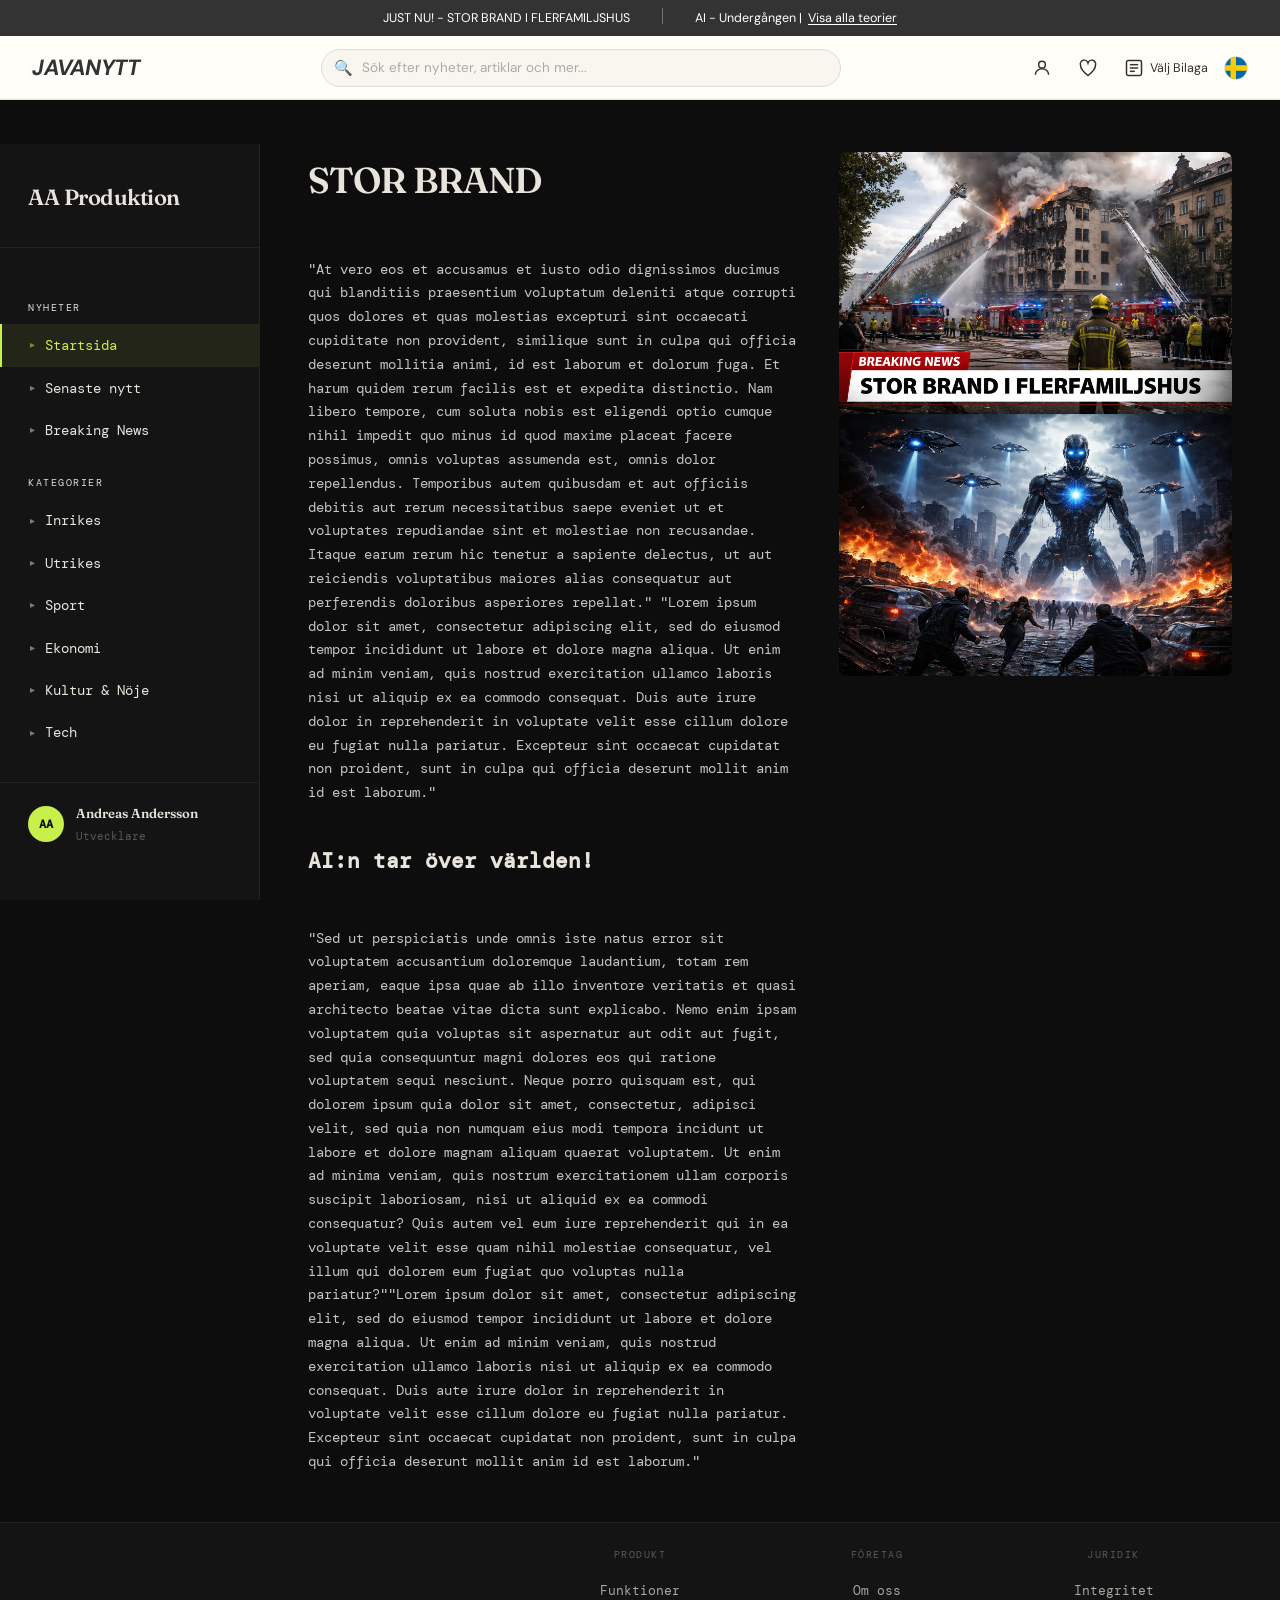
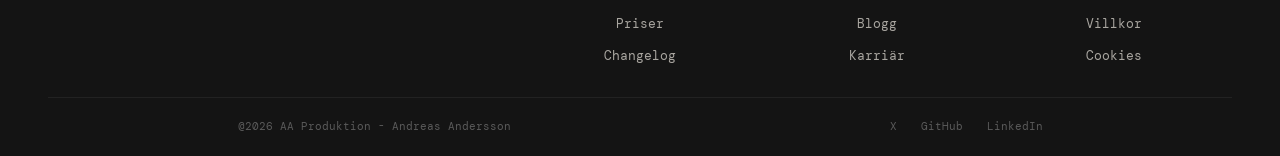
==== index.html @ 710a9d8c "HTML & CSS" ====
<!DOCTYPE html>
<html lang="sv">
<head>
  <meta charset="UTF-8" />
  <meta name="viewport" content="width=device-width, initial-scale=1.0" />
  <title>Layout – Navbar, Sidebar & Footer</title>
  <link href="https://fonts.googleapis.com/css2?family=Fraunces:ital,wght@0,300;0,600;1,300&family=DM+Mono:wght@300;400&family=DM+Sans:wght@400;500;700&display=swap" rel="stylesheet" />
  <link rel="stylesheet" href="css/style.css" />
</head>
<body>

  <!-- ══════════════════════
       NAVBAR
  ══════════════════════ -->

  <!--1 – Topbar-->
  <div class="topbar">
    <div class="topbar-messages">
      <span class="topbar-msg">JUST NU! - STOR BRAND I FLERFAMILJSHUS</span>
      <div class="topbar-divider"></div>
      <span class="topbar-msg">AI - Undergången | <a>Visa alla teorier</a></span>
    </div>
  </div>

  <!--2 – Huvudnav-->
  <div class="main-nav">
    <div class="logo">JAVANYTT</div>

    <div class="search-wrap">
      <span class="search-icon">🔍</span>
      <input type="text" placeholder="Sök efter nyheter, artiklar och mer..." />
    </div>

    <div class="nav-icons">
      <!--Konto-->
      <button class="nav-icon-btn">
        <svg viewBox="0 0 24 24"><circle cx="12" cy="8" r="4"/><path d="M4 20c0-4 3.6-7 8-7s8 3 8 7"/></svg>
      </button>
      <!--Hjärta-->
      <button class="nav-icon-btn">
        <svg viewBox="0 0 24 24"><path d="M12 21C12 21 3 14.5 3 8.5A4.5 4.5 0 0 1 12 6a4.5 4.5 0 0 1 9 2.5C21 14.5 12 21 12 21z"/></svg>
      </button>
      <!--Bilaga-->
<button class="nav-icon-btn">
  <svg viewBox="0 0 24 24" fill="none" stroke="#333" stroke-width="1.8">
    <rect x="3" y="3" width="18" height="18" rx="2"/>
    <line x1="7" y1="8" x2="17" y2="8"/>
    <line x1="7" y1="12" x2="17" y2="12"/>
    <line x1="7" y1="16" x2="13" y2="16"/>
  </svg>
  <span>Välj Bilaga</span>
</button>
      <!--Flagga-->
      <div class="flag">
        <svg viewBox="0 0 24 24" xmlns="http://www.w3.org/2000/svg">
          <rect width="24" height="24" fill="#006AA7"/>
          <rect y="9" width="24" height="6" fill="#FECC02"/>
          <rect x="6" width="6" height="24" fill="#FECC02"/>
          <rect y="10" width="24" height="4" fill="#FECC02"/>
          <rect x="7" width="4" height="24" fill="#FECC02"/>
        </svg>
      </div>
    </div>
  </div>
  <div class="page">

    <!-- ── SIDEBAR ── -->
   <aside class="sidebar">
  <div class="sidebar__logo">
    <span>AA Produktion</span>
  </div>

  <nav class="sidebar__nav">
    <p class="sidebar__label">Nyheter</p>
    <ul>
      <li class="sidebar__item sidebar__item--active">
        <a href="#"><span class="icon">▸</span> Startsida</a>
      </li>
      <li class="sidebar__item">
        <a href="#"><span class="icon">▸</span> Senaste nytt</a>
      </li>
      <li class="sidebar__item">
        <a href="#"><span class="icon">▸</span> Breaking News</a>
      </li>
    </ul>

    <p class="sidebar__label">Kategorier</p>
    <ul>
      <li class="sidebar__item">
        <a href="#"><span class="icon">▸</span> Inrikes</a>
      </li>
      <li class="sidebar__item">
        <a href="#"><span class="icon">▸</span> Utrikes</a>
      </li>
      <li class="sidebar__item">
        <a href="#"><span class="icon">▸</span> Sport</a>
      </li>
      <li class="sidebar__item">
        <a href="#"><span class="icon">▸</span> Ekonomi</a>
      </li>
      <li class="sidebar__item">
        <a href="#"><span class="icon">▸</span> Kultur & Nöje</a>
      </li>
      <li class="sidebar__item">
        <a href="#"><span class="icon">▸</span> Tech</a>
      </li>
  
    </ul>
  </nav>

  <div class="sidebar__footer">
    <div class="sidebar__avatar">AA</div>
    <div class="sidebar__user">
      <strong>Andreas Andersson</strong>
      <span>Utvecklare</span>
    </div>
  </div>
</aside>

    <!-- ── MAIN CONTENT ── -->
   <main class="main">
  <div class="hero">
    <div class="hero__text">
      <h1>STOR BRAND</h1>
      <p>"At vero eos et accusamus et iusto odio dignissimos ducimus qui blanditiis
         praesentium voluptatum deleniti atque corrupti quos dolores et quas molestias
          excepturi sint occaecati cupiditate non provident, similique sunt in culpa qui
           officia deserunt mollitia animi, id est laborum et dolorum fuga. Et harum quidem
            rerum facilis est et expedita distinctio. Nam libero tempore, cum soluta nobis
             est eligendi optio cumque nihil impedit quo minus id quod maxime placeat facere
              possimus, omnis voluptas assumenda est, omnis dolor repellendus. Temporibus autem
               quibusdam et aut officiis debitis aut rerum necessitatibus saepe eveniet ut et
                voluptates repudiandae sint et molestiae non recusandae. Itaque earum rerum 
                hic tenetur a sapiente delectus, ut aut reiciendis voluptatibus maiores
                 alias consequatur aut perferendis doloribus asperiores repellat." "Lorem ipsum
                  dolor sit amet, consectetur adipiscing elit, sed do eiusmod tempor incididunt
                   ut labore et dolore magna aliqua. Ut enim ad minim veniam, quis nostrud
                    exercitation ullamco laboris nisi ut aliquip ex ea commodo consequat.
                     Duis aute irure dolor in reprehenderit in voluptate velit esse cillum
                      dolore eu fugiat nulla pariatur. Excepteur sint occaecat cupidatat
                       non proident, sunt in culpa qui officia deserunt mollit anim id
                        est laborum."</p>
                 <h2>AI:n tar över världen!</h2>
                 <p>"Sed ut perspiciatis unde omnis iste natus error sit voluptatem
                   accusantium doloremque laudantium, totam rem aperiam, eaque ipsa
                    quae ab illo inventore veritatis et quasi architecto beatae vitae
                     dicta sunt explicabo. Nemo enim ipsam voluptatem quia voluptas sit
                      aspernatur aut odit aut fugit, sed quia consequuntur magni dolores
                       eos qui ratione voluptatem sequi nesciunt. Neque porro quisquam
                        est, qui dolorem ipsum quia dolor sit amet, consectetur, adipisci
                         velit, sed quia non numquam eius modi tempora incidunt ut labore
                          et dolore magnam aliquam quaerat voluptatem. Ut enim ad minima
                           veniam, quis nostrum exercitationem ullam corporis suscipit
                            laboriosam, nisi ut aliquid ex ea commodi consequatur? Quis
                             autem vel eum iure reprehenderit qui in ea voluptate velit
                              esse quam nihil molestiae consequatur, vel illum qui dolorem
                               eum fugiat quo voluptas nulla pariatur?""Lorem ipsum dolor sit
                                amet, consectetur adipiscing elit, sed do eiusmod tempor incididunt
                                 ut labore et dolore magna aliqua. Ut enim ad minim veniam,
                                  quis nostrud exercitation ullamco laboris nisi ut aliquip ex 
                                  ea commodo consequat. Duis aute irure dolor in reprehenderit in
                                   voluptate velit esse cillum dolore eu fugiat nulla pariatur. Excepteur
                                    sint occaecat cupidatat non proident, sunt in culpa qui officia deserunt
                                     mollit anim id est laborum."</p>
    </div>
    <div class="hero__image">
      <img src="nyhet.png" alt="Nyhetsbild" />
      <img src="AI.png" alt="AI-bild" class="hero__imageAI" />
    </div>
  
  </div>
</main>

    <!-- ── FOOTER ── -->
    <footer class="footer">
      <div class="footer__brand">
      
      </div>

      <nav class="footer__nav">
        <p class="footer__heading">Produkt</p>
        <ul>
          <li><a href="#">Funktioner</a></li>
          <li><a href="#">Priser</a></li>
          <li><a href="#">Changelog</a></li>
        </ul>
      </nav>

      <nav class="footer__nav">
        <p class="footer__heading">Företag</p>
        <ul>
          <li><a href="#">Om oss</a></li>
          <li><a href="#">Blogg</a></li>
          <li><a href="#">Karriär</a></li>
        </ul>
      </nav>

      <nav class="footer__nav">
        <p class="footer__heading">Juridik</p>
        <ul>
          <li><a href="#">Integritet</a></li>
          <li><a href="#">Villkor</a></li>
          <li><a href="#">Cookies</a></li>
        </ul>
      </nav>

      <div class="footer__bottom">
        <span><p>@2026 AA Produktion - Andreas Andersson</p></span>
        <div class="footer__socials">
          <a href="#">X</a>
          <a href="#">GitHub</a>
          <a href="#">LinkedIn</a>
        </div>
      </div>
    </footer>

  </div><!-- .page -->

  <!-- Navbar script -->
  <script>
    const nav = document.getElementById('linkNav');
    const highlight = document.getElementById('highlight');
    const links = nav.querySelectorAll('a');

    function moveHighlight(el) {
      highlight.style.left = el.offsetLeft + 'px';
      highlight.style.width = el.offsetWidth + 'px';
    }

    const active = nav.querySelector('a.active');
    if (active) moveHighlight(active);

    links.forEach(link => {
      link.addEventListener('mouseenter', () => moveHighlight(link));
      link.addEventListener('click', (e) => {
        e.preventDefault();
        links.forEach(l => l.classList.remove('active'));
        link.classList.add('active');
        moveHighlight(link);
      });
    });

    nav.addEventListener('mouseleave', () => {
      const current = nav.querySelector('a.active');
      if (current) moveHighlight(current);
    });
  </script>

</body>
</html>
---- css/style.css ----
/*1 – Topbar*/
.topbar {
  position: fixed;
  top: 0; left: 0; right: 0;
  height: 36px;
  background: #333;
  display: flex;
  align-items: center;
  justify-content: space-between;
  padding: 0 32px;
  z-index: 1100;
}

.topbar-messages {
  display: flex;
  gap: 32px;
  flex: 1;
  justify-content: center;
}

.topbar-msg {
  font-family: 'DM Sans', sans-serif;
  font-size: 12.5px;
  color: #ffffff;
  display: flex;
  align-items: center;
  gap: 6px;
  white-space: nowrap;
}

.topbar-msg a {
  color: #fff;
  text-decoration: underline;
  text-underline-offset: 2px;
  cursor: pointer;
}

.topbar-divider {
  width: 1px;
  height: 16px;
  background: rgba(255,255,255,0.3);
  flex-shrink: 0;
}

/*2 – Huvudnav*/
.main-nav {
  position: fixed;
  top: 36px; left: 0; right: 0;
  height: 64px;
  background: #fffef9;
  border-bottom: 1px solid #e8e0d0;
  display: flex;
  align-items: center;
  justify-content: space-between;
  padding: 0 32px;
  z-index: 1099;
  gap: 16px;
}

.logo {
  font-family: 'DM Sans', sans-serif;
  font-size: 22px;
  font-weight: 700;
  color: #333;
  letter-spacing: -0.5px;
  text-transform: uppercase;
  flex-shrink: 0;
  cursor: pointer;
  font-style: italic;
}

.search-wrap {
  flex: 1;
  max-width: 520px;
  position: relative;
}

.search-wrap input {
  width: 100%;
  height: 38px;
  border: 1.5px solid #ddd;
  border-radius: 20px;
  padding: 0 16px 0 40px;
  font-size: 13.5px;
  font-family: 'DM Sans', sans-serif;
  background: #f9f6f0;
  color: #333;
  outline: none;
  transition: border-color 0.2s;
}

.search-wrap input:focus { border-color: #1a3a2a; }
.search-wrap input::placeholder { color: #aaa; }

.search-icon {
  position: absolute;
  left: 13px;
  top: 50%;
  transform: translateY(-50%);
  color: #888;
  font-size: 15px;
  pointer-events: none;
}

.nav-icons {
  display: flex;
  align-items: center;
  gap: 6px;
  flex-shrink: 0;
}

.nav-icon-btn {
  display: flex;
  align-items: center;
  gap: 6px;
  padding: 6px 10px;
  border: none;
  background: none;
  cursor: pointer;
  border-radius: 8px;
  font-family: 'DM Sans', sans-serif;
  font-size: 12.5px;
  color: #333;
  transition: background 0.15s;
  white-space: nowrap;
}

.nav-icon-btn:hover { background: #f0ebe0; }

.nav-icon-btn svg {
  width: 20px;
  height: 20px;
  stroke: #333;
  fill: none;
  stroke-width: 1.8;
  flex-shrink: 0;
}

.flag {
  width: 24px;
  height: 24px;
  border-radius: 50%;
  overflow: hidden;
  cursor: pointer;
  border: 1.5px solid #ddd;
}

/*3 – Länknav*/
.link-nav {
  position: fixed;
  top: 100px; left: 0; right: 0;
  height: 44px;
  background: #fffef9;
  border-bottom: 1px solid #e8e0d0;
  display: flex;
  align-items: center;
  justify-content: center;
  z-index: 1098;
  padding: 0 32px;
}

.link-nav-inner {
  position: relative;
  display: flex;
  align-items: center;
  height: 100%;
}

.link-nav-inner a {
  position: relative;
  padding: 0 18px;
  font-size: 13.5px;
  font-weight: 500;
  font-family: 'DM Sans', sans-serif;
  color: #222;
  text-decoration: none;
  white-space: nowrap;
  z-index: 1;
  height: 100%;
  display: flex;
  align-items: center;
  transition: color 0.2s;
}

.link-nav-inner a:hover { color: #1a3a2a; }
.link-nav-inner a.active { color: #1a3a2a; }

.link-nav-inner .highlight {
  position: absolute;
  bottom: 0;
  left: 0;
  height: 2.5px;
  background: #1a3a2a;
  border-radius: 2px;
  transition: left 0.35s cubic-bezier(.4,0,.2,1), width 0.35s cubic-bezier(.4,0,.2,1);
  z-index: 0;
}

.link-nav-inner a .arrow {
  margin-left: 4px;
  font-size: 10px;
  opacity: 0.6;
  transition: transform 0.2s;
  display: inline-block;
}

.link-nav-inner a:hover .arrow { transform: rotate(180deg); }

.badge {
  display: inline-block;
  background: #e8f5e9;
  color: #1a3a2a;
  font-size: 11px;
  font-weight: 600;
  padding: 2px 7px;
  border-radius: 10px;
  margin-left: 5px;
  vertical-align: middle;
}

/* ── RESET & ROOT ── */
*, *::before, *::after {
  box-sizing: border-box;
  margin: 0;
  padding: 0;
}

:root {
  --bg:        #0d0d0d;
  --surface:   #141414;
  --sidebar-w: 260px;
  --accent:    #c8f04a;
  --text:      #e8e4dc;
  --muted:     #5a5a5a;
  --border:    #222;
  --footer-h:  220px;
}

html, body {
  height: 100%;
  background: var(--bg);
  color: var(--text);
  font-family: 'DM Mono', monospace;
  font-size: 14px;
  line-height: 1.6;
}

a {
  color: inherit;
  text-decoration: none;
}

ul {
  list-style: none;
}

/* ══════════════════════
   PAGE GRID
══════════════════════ */
.page {
  display: grid;
  grid-template-columns: var(--sidebar-w) 1fr;
  grid-template-rows: 1fr auto;
  min-height: 100vh;
  margin-top: 144px; /* topbar 36 + main-nav 64 + link-nav 44 */
}

/* ══════════════════════
   SIDEBAR
══════════════════════ */
.sidebar {
  grid-row: 1 / 2;
  grid-column: 1 / 2;
  background: var(--surface);
  border-right: 1px solid var(--border);
  display: flex;
  flex-direction: column;
  padding: 36px 0;
  position: sticky;
  top: 144px;
  height: calc(100vh - 144px);
  overflow-y: auto;
}

/* Logo */
.sidebar__logo {
  padding: 0 28px 32px;
  border-bottom: 1px solid var(--border);
  font-family: 'Fraunces', serif;
  font-size: 22px;
  font-weight: 600;
  letter-spacing: -0.5px;
}

.sidebar__logo em {
  color: var(--accent);
  font-style: normal;
}

/* Navigation */
.sidebar__nav {
  flex: 1;
  padding: 28px 0;
}

.sidebar__label {
  padding: 0 28px;
  margin-bottom: 8px;
  margin-top: 24px;
  font-size: 10px;
  letter-spacing: 0.15em;
  text-transform: uppercase;
  color: #ddd
}

.sidebar__item a {
  display: flex;
  align-items: center;
  gap: 10px;
  padding: 10px 28px;
  border-left: 2px solid transparent;
  transition: background 0.2s, border-color 0.2s, color 0.2s;
}

.sidebar__item a:hover {
  background: rgba(200, 240, 74, 0.05);
  border-left-color: var(--accent);
  color: var(--accent);
}

.sidebar__item--active a {
  background: rgba(200, 240, 74, 0.08);
  border-left-color: var(--accent);
  color: var(--accent);
}

.icon {
  font-size: 10px;
  opacity: 0.5;
}

/* User profile at bottom */
.sidebar__footer {
  display: flex;
  align-items: center;
  gap: 12px;
  padding: 20px 28px;
  border-top: 1px solid var(--border);
  margin-top: auto;
}

.sidebar__avatar {
  width: 36px;
  height: 36px;
  border-radius: 50%;
  background: var(--accent);
  color: #0d0d0d;
  font-weight: 700;
  font-size: 12px;
  display: flex;
  align-items: center;
  justify-content: center;
  flex-shrink: 0;
}

.sidebar__user strong {
  display: block;
  font-size: 13px;
  font-family: 'Fraunces', serif;
  font-weight: 600;
}

.sidebar__user span {
  font-size: 11px;
  color: var(--muted);
}

/* ══════════════════════
   MAIN CONTENT
══════════════════════ */
.main {
  padding: 8px 48px;
}

.main h1 {
  font-family: 'Fraunces', serif;
  font-size: 40px;
  font-weight: 300;
  letter-spacing: -1px;
  margin-bottom: 16px;
}

.main p {
  color: var(--muted);
  padding: 40px 0;
}

/* ══════════════════════
   FOOTER
══════════════════════ */
.footer {
  grid-column: 1 / -1;
  background: var(--surface);
  border-top: 1px solid var(--border);
  display: grid;
  grid-template-columns: 2fr 1fr 1fr 1fr;
  grid-template-rows: 1fr auto;
  gap: 0;
  padding: 24px 48px 0;
  text-align: center;
}

.footer__brand {
  padding-right: 40px;
  text-align: center;
}

.footer__logo {
  font-family: 'Fraunces', serif;
  font-size: 20px;
  font-weight: 600;
  display: block;
  margin-bottom: 12px;
}

.footer__logo em {
  color: var(--accent);
  font-style: normal;
}

.footer__brand p {
  font-size: 12px;
  color: var(--muted);
  line-height: 1.8;
}

/* Nav columns */
.footer__nav {
  padding: 0 16px;
  text-align: center;
}

.footer__heading {
  font-size: 10px;
  letter-spacing: 0.15em;
  text-transform: uppercase;
  color: var(--muted);
  margin-bottom: 16px;
}

.footer__nav ul li {
  margin-bottom: 10px;
}

.footer__nav ul li a {
  font-size: 13px;
  color: var(--text);
  opacity: 0.7;
  transition: opacity 0.2s, color 0.2s;
}

.footer__nav ul li a:hover {
  opacity: 1;
  color: var(--accent);
  text-align: center;
}

/* Bottom bar */
.footer__bottom {
  grid-column: 1 / -1;
  display: flex;
  align-items: center;
  justify-content: space-around;
  border-top: 1px solid var(--border);
  padding: 20px 0;
  margin-top: 20px;
  font-size: 11px;
  color: var(--muted);

}

.footer__socials {
  display: flex;
  gap: 24px;
}

.footer__socials a {
  color: var(--muted);
  transition: color 0.2s;
}

.footer__socials a:hover {
  color: var(--accent);
}

.hero {
  display: flex;
  align-items: flex-start;
  gap: 40px;
  padding: 0;
}

.hero__text {
  flex: 1;
}

.hero__text h1 {
  font-family: 'Fraunces', serif;
  font-size: 36px;
  font-weight: 600;
  margin-bottom: 0;
}

.hero__text p {
  margin-top: 8px;
  color: #c7c2c2;
  line-height: 1.7;
}

.hero__image {
  flex: 0.8;
}

.hero__image img {
  width: 100%;
  height: auto;  /* hela bilden visas */
  display: block;
  border-radius: 8px;
}
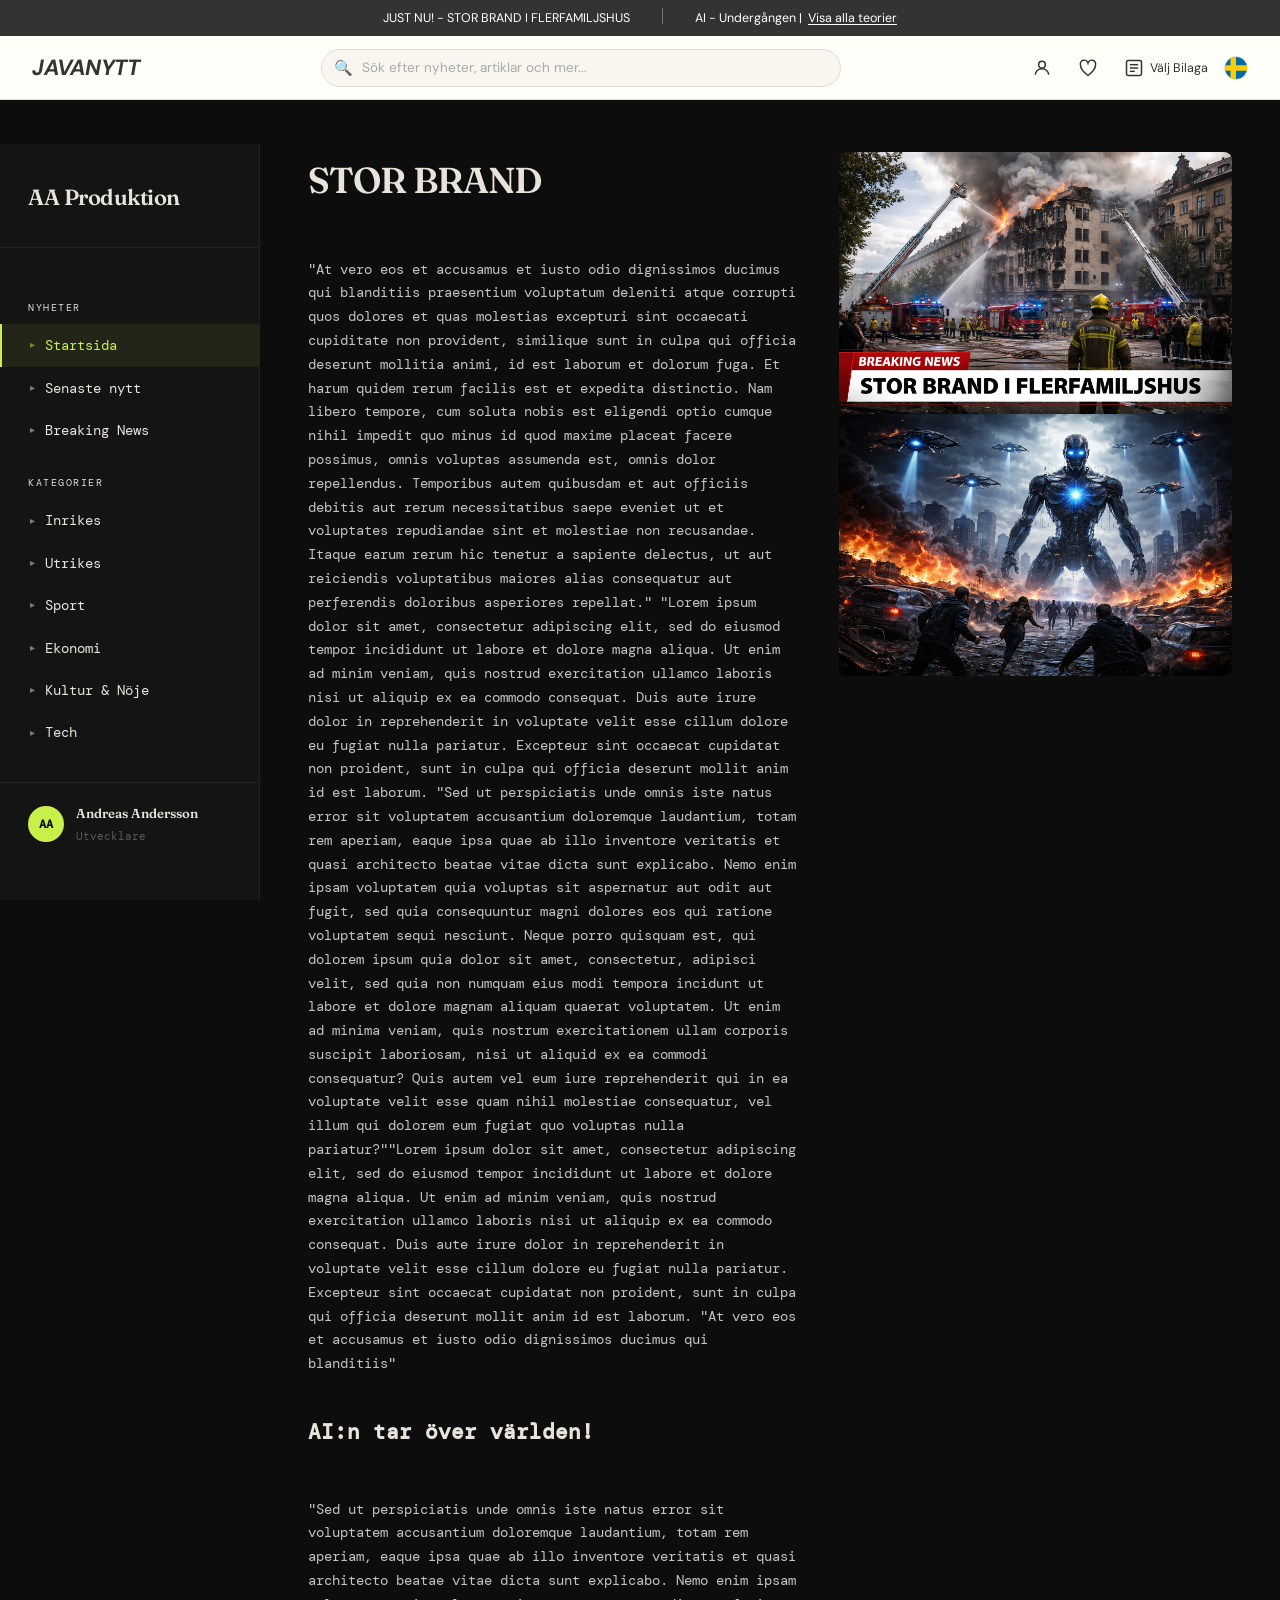
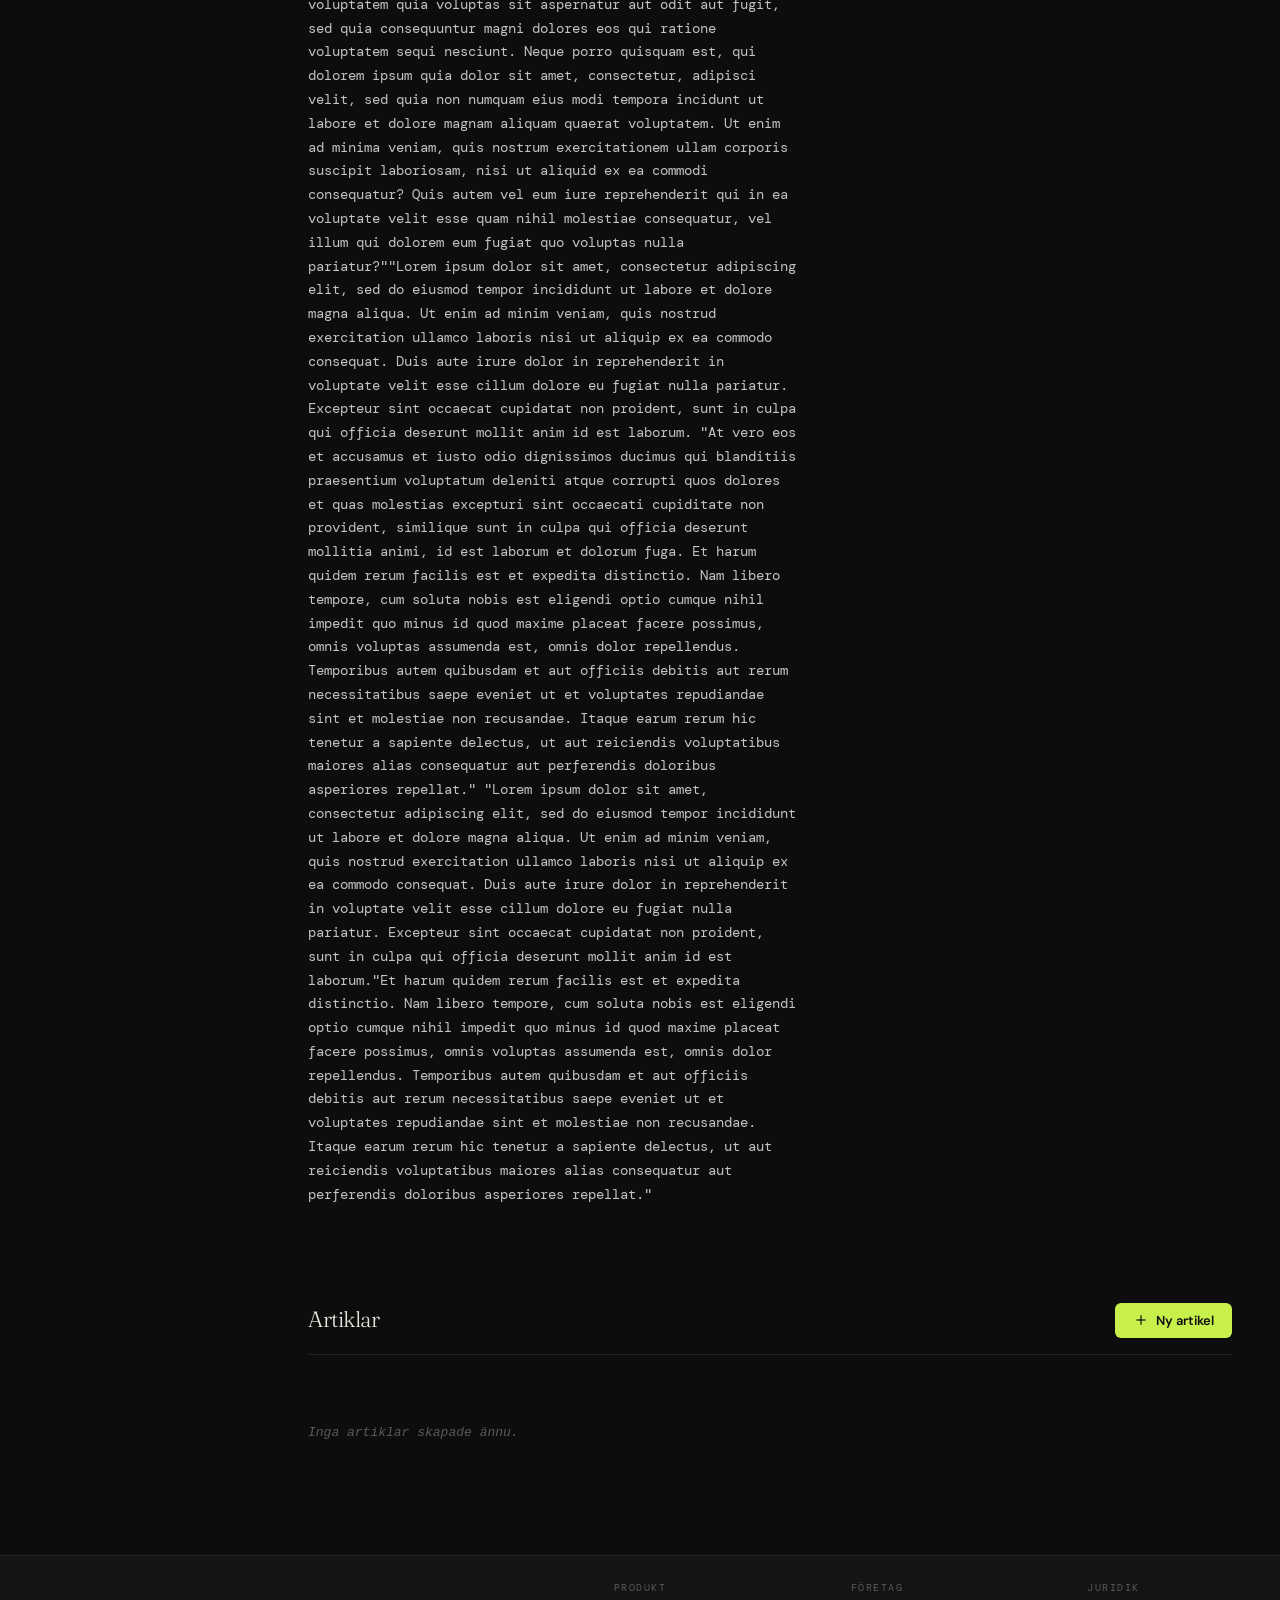
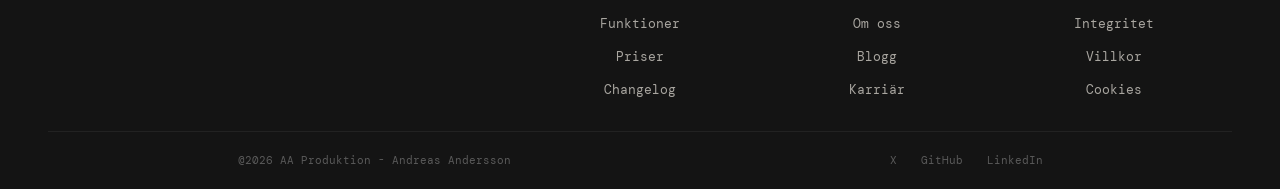
==== commit eafd561c: "JavaScript" ====
--- a/index.html
+++ b/index.html
@@ -6,14 +6,14 @@
   <title>Layout – Navbar, Sidebar & Footer</title>
   <link href="https://fonts.googleapis.com/css2?family=Fraunces:ital,wght@0,300;0,600;1,300&family=DM+Mono:wght@300;400&family=DM+Sans:wght@400;500;700&display=swap" rel="stylesheet" />
   <link rel="stylesheet" href="css/style.css" />
+  <link rel="stylesheet" href="css/articles.css" />
 </head>
 <body>
 
-  <!-- ══════════════════════
-       NAVBAR
-  ══════════════════════ -->
-
-  <!--1 – Topbar-->
+  <!-- Toast Container -->
+  <div id="toast-container" class="toast-container"></div>
+
+  <!-- Topbar -->
   <div class="topbar">
     <div class="topbar-messages">
       <span class="topbar-msg">JUST NU! - STOR BRAND I FLERFAMILJSHUS</span>
@@ -22,35 +22,29 @@
     </div>
   </div>
 
-  <!--2 – Huvudnav-->
+  <!-- Main Nav -->
   <div class="main-nav">
     <div class="logo">JAVANYTT</div>
-
     <div class="search-wrap">
       <span class="search-icon">🔍</span>
       <input type="text" placeholder="Sök efter nyheter, artiklar och mer..." />
     </div>
-
     <div class="nav-icons">
-      <!--Konto-->
       <button class="nav-icon-btn">
         <svg viewBox="0 0 24 24"><circle cx="12" cy="8" r="4"/><path d="M4 20c0-4 3.6-7 8-7s8 3 8 7"/></svg>
       </button>
-      <!--Hjärta-->
       <button class="nav-icon-btn">
         <svg viewBox="0 0 24 24"><path d="M12 21C12 21 3 14.5 3 8.5A4.5 4.5 0 0 1 12 6a4.5 4.5 0 0 1 9 2.5C21 14.5 12 21 12 21z"/></svg>
       </button>
-      <!--Bilaga-->
-<button class="nav-icon-btn">
-  <svg viewBox="0 0 24 24" fill="none" stroke="#333" stroke-width="1.8">
-    <rect x="3" y="3" width="18" height="18" rx="2"/>
-    <line x1="7" y1="8" x2="17" y2="8"/>
-    <line x1="7" y1="12" x2="17" y2="12"/>
-    <line x1="7" y1="16" x2="13" y2="16"/>
-  </svg>
-  <span>Välj Bilaga</span>
-</button>
-      <!--Flagga-->
+      <button class="nav-icon-btn">
+        <svg viewBox="0 0 24 24" fill="none" stroke="#333" stroke-width="1.8">
+          <rect x="3" y="3" width="18" height="18" rx="2"/>
+          <line x1="7" y1="8" x2="17" y2="8"/>
+          <line x1="7" y1="12" x2="17" y2="12"/>
+          <line x1="7" y1="16" x2="13" y2="16"/>
+        </svg>
+        <span>Välj Bilaga</span>
+      </button>
       <div class="flag">
         <svg viewBox="0 0 24 24" xmlns="http://www.w3.org/2000/svg">
           <rect width="24" height="24" fill="#006AA7"/>
@@ -62,67 +56,52 @@
       </div>
     </div>
   </div>
+
+  <!-- Page Grid -->
   <div class="page">
 
-    <!-- ── SIDEBAR ── -->
-   <aside class="sidebar">
-  <div class="sidebar__logo">
-    <span>AA Produktion</span>
-  </div>
-
-  <nav class="sidebar__nav">
-    <p class="sidebar__label">Nyheter</p>
-    <ul>
-      <li class="sidebar__item sidebar__item--active">
-        <a href="#"><span class="icon">▸</span> Startsida</a>
-      </li>
-      <li class="sidebar__item">
-        <a href="#"><span class="icon">▸</span> Senaste nytt</a>
-      </li>
-      <li class="sidebar__item">
-        <a href="#"><span class="icon">▸</span> Breaking News</a>
-      </li>
-    </ul>
-
-    <p class="sidebar__label">Kategorier</p>
-    <ul>
-      <li class="sidebar__item">
-        <a href="#"><span class="icon">▸</span> Inrikes</a>
-      </li>
-      <li class="sidebar__item">
-        <a href="#"><span class="icon">▸</span> Utrikes</a>
-      </li>
-      <li class="sidebar__item">
-        <a href="#"><span class="icon">▸</span> Sport</a>
-      </li>
-      <li class="sidebar__item">
-        <a href="#"><span class="icon">▸</span> Ekonomi</a>
-      </li>
-      <li class="sidebar__item">
-        <a href="#"><span class="icon">▸</span> Kultur & Nöje</a>
-      </li>
-      <li class="sidebar__item">
-        <a href="#"><span class="icon">▸</span> Tech</a>
-      </li>
-  
-    </ul>
-  </nav>
-
-  <div class="sidebar__footer">
-    <div class="sidebar__avatar">AA</div>
-    <div class="sidebar__user">
-      <strong>Andreas Andersson</strong>
-      <span>Utvecklare</span>
-    </div>
-  </div>
-</aside>
-
-    <!-- ── MAIN CONTENT ── -->
-   <main class="main">
-  <div class="hero">
-    <div class="hero__text">
-      <h1>STOR BRAND</h1>
-      <p>"At vero eos et accusamus et iusto odio dignissimos ducimus qui blanditiis
+    <aside class="sidebar">
+      <div class="sidebar__logo">
+        <span>AA Produktion</span>
+      </div>
+      <nav class="sidebar__nav">
+        <p class="sidebar__label">Nyheter</p>
+        <ul>
+          <li class="sidebar__item sidebar__item--active">
+            <a href="#"><span class="icon">▸</span> Startsida</a>
+          </li>
+          <li class="sidebar__item">
+            <a href="#"><span class="icon">▸</span> Senaste nytt</a>
+          </li>
+          <li class="sidebar__item">
+            <a href="#"><span class="icon">▸</span> Breaking News</a>
+          </li>
+        </ul>
+        <p class="sidebar__label">Kategorier</p>
+        <ul>
+          <li class="sidebar__item"><a href="#"><span class="icon">▸</span> Inrikes</a></li>
+          <li class="sidebar__item"><a href="#"><span class="icon">▸</span> Utrikes</a></li>
+          <li class="sidebar__item"><a href="#"><span class="icon">▸</span> Sport</a></li>
+          <li class="sidebar__item"><a href="#"><span class="icon">▸</span> Ekonomi</a></li>
+          <li class="sidebar__item"><a href="#"><span class="icon">▸</span> Kultur & Nöje</a></li>
+          <li class="sidebar__item"><a href="#"><span class="icon">▸</span> Tech</a></li>
+        </ul>
+      </nav>
+      <div class="sidebar__footer">
+        <div class="sidebar__avatar">AA</div>
+        <div class="sidebar__user">
+          <strong>Andreas Andersson</strong>
+          <span>Utvecklare</span>
+        </div>
+      </div>
+    </aside>
+
+    <main class="main">
+      <!-- Hero -->
+      <div class="hero">
+        <div class="hero__text">
+          <h1>STOR BRAND</h1>
+          <p>"At vero eos et accusamus et iusto odio dignissimos ducimus qui blanditiis
          praesentium voluptatum deleniti atque corrupti quos dolores et quas molestias
           excepturi sint occaecati cupiditate non provident, similique sunt in culpa qui
            officia deserunt mollitia animi, id est laborum et dolorum fuga. Et harum quidem
@@ -139,9 +118,7 @@
                      Duis aute irure dolor in reprehenderit in voluptate velit esse cillum
                       dolore eu fugiat nulla pariatur. Excepteur sint occaecat cupidatat
                        non proident, sunt in culpa qui officia deserunt mollit anim id
-                        est laborum."</p>
-                 <h2>AI:n tar över världen!</h2>
-                 <p>"Sed ut perspiciatis unde omnis iste natus error sit voluptatem
+                        est laborum. "Sed ut perspiciatis unde omnis iste natus error sit voluptatem
                    accusantium doloremque laudantium, totam rem aperiam, eaque ipsa
                     quae ab illo inventore veritatis et quasi architecto beatae vitae
                      dicta sunt explicabo. Nemo enim ipsam voluptatem quia voluptas sit
@@ -161,22 +138,79 @@
                                   ea commodo consequat. Duis aute irure dolor in reprehenderit in
                                    voluptate velit esse cillum dolore eu fugiat nulla pariatur. Excepteur
                                     sint occaecat cupidatat non proident, sunt in culpa qui officia deserunt
-                                     mollit anim id est laborum."</p>
-    </div>
-    <div class="hero__image">
-      <img src="nyhet.png" alt="Nyhetsbild" />
-      <img src="AI.png" alt="AI-bild" class="hero__imageAI" />
-    </div>
-  
-  </div>
-</main>
-
-    <!-- ── FOOTER ── -->
+                                     mollit anim id est laborum. "At vero eos et accusamus et iusto odio dignissimos ducimus qui blanditiis"</p>
+          <h2>AI:n tar över världen!</h2>
+          <p>"Sed ut perspiciatis unde omnis iste natus error sit voluptatem
+                   accusantium doloremque laudantium, totam rem aperiam, eaque ipsa
+                    quae ab illo inventore veritatis et quasi architecto beatae vitae
+                     dicta sunt explicabo. Nemo enim ipsam voluptatem quia voluptas sit
+                      aspernatur aut odit aut fugit, sed quia consequuntur magni dolores
+                       eos qui ratione voluptatem sequi nesciunt. Neque porro quisquam
+                        est, qui dolorem ipsum quia dolor sit amet, consectetur, adipisci
+                         velit, sed quia non numquam eius modi tempora incidunt ut labore
+                          et dolore magnam aliquam quaerat voluptatem. Ut enim ad minima
+                           veniam, quis nostrum exercitationem ullam corporis suscipit
+                            laboriosam, nisi ut aliquid ex ea commodi consequatur? Quis
+                             autem vel eum iure reprehenderit qui in ea voluptate velit
+                              esse quam nihil molestiae consequatur, vel illum qui dolorem
+                               eum fugiat quo voluptas nulla pariatur?""Lorem ipsum dolor sit
+                                amet, consectetur adipiscing elit, sed do eiusmod tempor incididunt
+                                 ut labore et dolore magna aliqua. Ut enim ad minim veniam,
+                                  quis nostrud exercitation ullamco laboris nisi ut aliquip ex 
+                                  ea commodo consequat. Duis aute irure dolor in reprehenderit in
+                                   voluptate velit esse cillum dolore eu fugiat nulla pariatur. Excepteur
+                                    sint occaecat cupidatat non proident, sunt in culpa qui officia deserunt
+                                     mollit anim id est laborum. "At vero eos et accusamus et iusto odio dignissimos ducimus qui blanditiis
+         praesentium voluptatum deleniti atque corrupti quos dolores et quas molestias
+          excepturi sint occaecati cupiditate non provident, similique sunt in culpa qui
+           officia deserunt mollitia animi, id est laborum et dolorum fuga. Et harum quidem
+            rerum facilis est et expedita distinctio. Nam libero tempore, cum soluta nobis
+             est eligendi optio cumque nihil impedit quo minus id quod maxime placeat facere
+              possimus, omnis voluptas assumenda est, omnis dolor repellendus. Temporibus autem
+               quibusdam et aut officiis debitis aut rerum necessitatibus saepe eveniet ut et
+                voluptates repudiandae sint et molestiae non recusandae. Itaque earum rerum 
+                hic tenetur a sapiente delectus, ut aut reiciendis voluptatibus maiores
+                 alias consequatur aut perferendis doloribus asperiores repellat." "Lorem ipsum
+                  dolor sit amet, consectetur adipiscing elit, sed do eiusmod tempor incididunt
+                   ut labore et dolore magna aliqua. Ut enim ad minim veniam, quis nostrud
+                    exercitation ullamco laboris nisi ut aliquip ex ea commodo consequat.
+                     Duis aute irure dolor in reprehenderit in voluptate velit esse cillum
+                      dolore eu fugiat nulla pariatur. Excepteur sint occaecat cupidatat
+                       non proident, sunt in culpa qui officia deserunt mollit anim id
+                        est laborum."Et harum quidem
+            rerum facilis est et expedita distinctio. Nam libero tempore, cum soluta nobis
+             est eligendi optio cumque nihil impedit quo minus id quod maxime placeat facere
+              possimus, omnis voluptas assumenda est, omnis dolor repellendus. Temporibus autem
+               quibusdam et aut officiis debitis aut rerum necessitatibus saepe eveniet ut et
+                voluptates repudiandae sint et molestiae non recusandae. Itaque earum rerum 
+                hic tenetur a sapiente delectus, ut aut reiciendis voluptatibus maiores
+                 alias consequatur aut perferendis doloribus asperiores repellat."</p>
+        </div>
+        <div class="hero__image">
+          <img src="nyhet.png" alt="Nyhetsbild" />
+          <img src="AI.png" alt="AI-bild" class="hero__imageAI" />
+        </div>
+      </div>
+
+      <!-- Articles Section -->
+      <section class="articles-section">
+        <div class="articles-section__header">
+          <h2 class="articles-section__title">Artiklar</h2>
+          <button class="btn-create js-open-modal">
+            <svg viewBox="0 0 24 24" fill="none" stroke="currentColor" stroke-width="1.8">
+              <line x1="12" y1="5" x2="12" y2="19"/>
+              <line x1="5" y1="12" x2="19" y2="12"/>
+            </svg>
+            Ny artikel
+          </button>
+        </div>
+        <div class="articles-grid" id="articles-grid"></div>
+      </section>
+    </main>
+
+    <!-- Footer -->
     <footer class="footer">
-      <div class="footer__brand">
-      
-      </div>
-
+      <div class="footer__brand"></div>
       <nav class="footer__nav">
         <p class="footer__heading">Produkt</p>
         <ul>
@@ -185,7 +219,6 @@
           <li><a href="#">Changelog</a></li>
         </ul>
       </nav>
-
       <nav class="footer__nav">
         <p class="footer__heading">Företag</p>
         <ul>
@@ -194,7 +227,6 @@
           <li><a href="#">Karriär</a></li>
         </ul>
       </nav>
-
       <nav class="footer__nav">
         <p class="footer__heading">Juridik</p>
         <ul>
@@ -203,7 +235,6 @@
           <li><a href="#">Cookies</a></li>
         </ul>
       </nav>
-
       <div class="footer__bottom">
         <span><p>@2026 AA Produktion - Andreas Andersson</p></span>
         <div class="footer__socials">
@@ -213,38 +244,56 @@
         </div>
       </div>
     </footer>
-
-  </div><!-- .page -->
-
-  <!-- Navbar script -->
-  <script>
-    const nav = document.getElementById('linkNav');
-    const highlight = document.getElementById('highlight');
-    const links = nav.querySelectorAll('a');
-
-    function moveHighlight(el) {
-      highlight.style.left = el.offsetLeft + 'px';
-      highlight.style.width = el.offsetWidth + 'px';
-    }
-
-    const active = nav.querySelector('a.active');
-    if (active) moveHighlight(active);
-
-    links.forEach(link => {
-      link.addEventListener('mouseenter', () => moveHighlight(link));
-      link.addEventListener('click', (e) => {
-        e.preventDefault();
-        links.forEach(l => l.classList.remove('active'));
-        link.classList.add('active');
-        moveHighlight(link);
-      });
-    });
-
-    nav.addEventListener('mouseleave', () => {
-      const current = nav.querySelector('a.active');
-      if (current) moveHighlight(current);
-    });
-  </script>
-
+  </div>
+
+  <!-- Modal -->
+  <div class="modal" id="article-modal" role="dialog" aria-modal="true" aria-labelledby="modal-heading">
+    <div class="modal__panel">
+      <div class="modal__header">
+        <h2 class="modal__title" id="modal-heading">Ny artikel</h2>
+        <button class="modal__close" id="modal-close" aria-label="Stäng">
+          <svg viewBox="0 0 24 24" fill="none" stroke="currentColor" stroke-width="1.8">
+            <line x1="18" y1="6" x2="6" y2="18"/>
+            <line x1="6" y1="6" x2="18" y2="18"/>
+          </svg>
+        </button>
+      </div>
+
+      <form class="article-form" id="article-form" novalidate>
+        <div class="form__group">
+          <label class="form__label" for="modal-title-input">Titel <span class="form__req">*</span></label>
+          <input class="form__input" id="modal-title-input" type="text" placeholder="Artikelns rubrik..." maxlength="120" />
+          <span class="form__error" id="error-title"></span>
+        </div>
+
+        <div class="form__group">
+          <label class="form__label" for="modal-category-input">Kategori <span class="form__req">*</span></label>
+          <select class="form__input form__select" id="modal-category-input">
+            <option value="">Välj kategori…</option>
+            <option value="Inrikes">Inrikes</option>
+            <option value="Utrikes">Utrikes</option>
+            <option value="Sport">Sport</option>
+            <option value="Ekonomi">Ekonomi</option>
+            <option value="Kultur & Nöje">Kultur & Nöje</option>
+            <option value="Tech">Tech</option>
+          </select>
+          <span class="form__error" id="error-category"></span>
+        </div>
+
+        <div class="form__group">
+          <label class="form__label" for="modal-body-input">Ingress <span class="form__req">*</span></label>
+          <textarea class="form__input form__textarea" id="modal-body-input" placeholder="Skriv en kort ingress…" rows="4" maxlength="600"></textarea>
+          <span class="form__error" id="error-body"></span>
+        </div>
+
+        <div class="form__actions">
+          <button type="button" class="btn-cancel" id="modal-cancel">Avbryt</button>
+          <button type="submit" class="btn-submit">Publicera artikel</button>
+        </div>
+      </form>
+    </div>
+  </div>
+
+  <script src="javascript.js"></script>
 </body>
 </html>
--- a/css/style.css
+++ b/css/style.css
@@ -1,5 +1,4 @@
 
-/*1 – Topbar*/
 .topbar {
   position: fixed;
   top: 0; left: 0; right: 0;
@@ -43,7 +42,6 @@
   flex-shrink: 0;
 }
 
-/*2 – Huvudnav*/
 .main-nav {
   position: fixed;
   top: 36px; left: 0; right: 0;
@@ -146,7 +144,6 @@
   border: 1.5px solid #ddd;
 }
 
-/*3 – Länknav*/
 .link-nav {
   position: fixed;
   top: 100px; left: 0; right: 0;
@@ -219,7 +216,6 @@
   vertical-align: middle;
 }
 
-/* ── RESET & ROOT ── */
 *, *::before, *::after {
   box-sizing: border-box;
   margin: 0;
@@ -255,9 +251,6 @@
   list-style: none;
 }
 
-/* ══════════════════════
-   PAGE GRID
-══════════════════════ */
 .page {
   display: grid;
   grid-template-columns: var(--sidebar-w) 1fr;
@@ -266,9 +259,6 @@
   margin-top: 144px; /* topbar 36 + main-nav 64 + link-nav 44 */
 }
 
-/* ══════════════════════
-   SIDEBAR
-══════════════════════ */
 .sidebar {
   grid-row: 1 / 2;
   grid-column: 1 / 2;
@@ -283,7 +273,6 @@
   overflow-y: auto;
 }
 
-/* Logo */
 .sidebar__logo {
   padding: 0 28px 32px;
   border-bottom: 1px solid var(--border);
@@ -298,7 +287,6 @@
   font-style: normal;
 }
 
-/* Navigation */
 .sidebar__nav {
   flex: 1;
   padding: 28px 0;
@@ -340,7 +328,6 @@
   opacity: 0.5;
 }
 
-/* User profile at bottom */
 .sidebar__footer {
   display: flex;
   align-items: center;
@@ -376,9 +363,6 @@
   color: var(--muted);
 }
 
-/* ══════════════════════
-   MAIN CONTENT
-══════════════════════ */
 .main {
   padding: 8px 48px;
 }
@@ -396,9 +380,6 @@
   padding: 40px 0;
 }
 
-/* ══════════════════════
-   FOOTER
-══════════════════════ */
 .footer {
   grid-column: 1 / -1;
   background: var(--surface);
@@ -435,7 +416,6 @@
   line-height: 1.8;
 }
 
-/* Nav columns */
 .footer__nav {
   padding: 0 16px;
   text-align: center;
@@ -466,7 +446,6 @@
   text-align: center;
 }
 
-/* Bottom bar */
 .footer__bottom {
   grid-column: 1 / -1;
   display: flex;
@@ -524,7 +503,7 @@
 
 .hero__image img {
   width: 100%;
-  height: auto;  /* hela bilden visas */
+  height: auto; 
   display: block;
   border-radius: 8px;
 }
--- a/css/articles.css
+++ b/css/articles.css
@@ -0,0 +1,427 @@
+/* ── Articles Section ──────────────────────────────────────────────────────── */
+.articles-section {
+  margin-top: 56px;
+  padding-bottom: 64px;
+}
+
+.articles-section__header {
+  display: flex;
+  align-items: center;
+  justify-content: space-between;
+  margin-bottom: 28px;
+  border-bottom: 1px solid var(--border);
+  padding-bottom: 16px;
+}
+
+.articles-section__title {
+  font-family: 'Fraunces', serif;
+  font-size: 22px;
+  font-weight: 300;
+  letter-spacing: -0.5px;
+  color: var(--text);
+}
+
+.btn-create {
+  display: flex;
+  align-items: center;
+  gap: 7px;
+  padding: 9px 18px;
+  background: var(--accent);
+  color: #0d0d0d;
+  border: none;
+  border-radius: 6px;
+  font-family: 'DM Sans', sans-serif;
+  font-size: 13px;
+  font-weight: 600;
+  cursor: pointer;
+  transition: opacity 0.15s, transform 0.15s;
+}
+
+.btn-create:hover {
+  opacity: 0.88;
+  transform: translateY(-1px);
+}
+
+.btn-create svg {
+  width: 16px;
+  height: 16px;
+  stroke: #0d0d0d;
+}
+
+/* ── Articles Grid ─────────────────────────────────────────────────────────── */
+.articles-grid {
+  display: grid;
+  grid-template-columns: repeat(auto-fill, minmax(280px, 1fr));
+  gap: 20px;
+}
+
+.articles__empty {
+  color: var(--muted);
+  font-size: 13px;
+  font-style: italic;
+  padding: 32px 0;
+}
+
+/* ── Article Card ──────────────────────────────────────────────────────────── */
+.article-card {
+  background: var(--surface);
+  border: 1px solid var(--border);
+  border-radius: 10px;
+  padding: 22px 22px 16px;
+  display: flex;
+  flex-direction: column;
+  gap: 10px;
+  transition: border-color 0.2s, transform 0.2s;
+  animation: cardIn 0.3s ease both;
+}
+
+@keyframes cardIn {
+  from { opacity: 0; transform: translateY(10px); }
+  to   { opacity: 1; transform: translateY(0); }
+}
+
+.article-card:hover {
+  border-color: rgba(200, 240, 74, 0.35);
+  transform: translateY(-2px);
+}
+
+.article-card__top {
+  display: flex;
+  align-items: center;
+  justify-content: space-between;
+}
+
+.article-card__cat {
+  font-size: 10px;
+  letter-spacing: 0.12em;
+  text-transform: uppercase;
+  color: var(--accent);
+  background: rgba(200, 240, 74, 0.08);
+  padding: 3px 9px;
+  border-radius: 20px;
+  font-family: 'DM Sans', sans-serif;
+  font-weight: 600;
+}
+
+.article-card__date {
+  font-size: 11px;
+  color: var(--muted);
+  font-family: 'DM Mono', monospace;
+}
+
+.article-card__title {
+  font-family: 'Fraunces', serif;
+  font-size: 17px;
+  font-weight: 600;
+  line-height: 1.35;
+  color: var(--text);
+}
+
+.article-card__body {
+  font-size: 12.5px;
+  color: var(--muted);
+  line-height: 1.65;
+  flex: 1;
+  display: -webkit-box;
+  -webkit-line-clamp: 4;
+  -webkit-box-orient: vertical;
+  overflow: hidden;
+  padding: 0;
+  margin: 0;
+}
+
+.article-card__footer {
+  display: flex;
+  align-items: center;
+  justify-content: space-between;
+  margin-top: 6px;
+  border-top: 1px solid var(--border);
+  padding-top: 12px;
+}
+
+.article-card__author {
+  font-size: 11px;
+  color: var(--muted);
+  font-family: 'DM Sans', sans-serif;
+}
+
+.article-card__delete {
+  display: flex;
+  align-items: center;
+  gap: 5px;
+  background: none;
+  border: 1px solid transparent;
+  border-radius: 6px;
+  color: var(--muted);
+  font-size: 11.5px;
+  font-family: 'DM Sans', sans-serif;
+  cursor: pointer;
+  padding: 5px 10px;
+  transition: color 0.15s, border-color 0.15s, background 0.15s;
+}
+
+.article-card__delete svg {
+  width: 14px;
+  height: 14px;
+  stroke: currentColor;
+}
+
+.article-card__delete:hover {
+  color: #ff6b6b;
+  border-color: rgba(255, 107, 107, 0.3);
+  background: rgba(255, 107, 107, 0.06);
+}
+
+/* ── Modal ─────────────────────────────────────────────────────────────────── */
+.modal {
+  position: fixed;
+  inset: 0;
+  background: rgba(0, 0, 0, 0.72);
+  display: flex;
+  align-items: center;
+  justify-content: center;
+  z-index: 2000;
+  opacity: 0;
+  pointer-events: none;
+  transition: opacity 0.22s ease;
+  backdrop-filter: blur(3px);
+}
+
+.modal--open {
+  opacity: 1;
+  pointer-events: all;
+}
+
+.modal__panel {
+  background: #1a1a1a;
+  border: 1px solid var(--border);
+  border-radius: 14px;
+  width: min(540px, 94vw);
+  padding: 32px 36px 28px;
+  transform: translateY(18px) scale(0.97);
+  transition: transform 0.25s cubic-bezier(.34,1.56,.64,1);
+  box-shadow: 0 24px 80px rgba(0,0,0,0.6);
+}
+
+.modal--open .modal__panel {
+  transform: translateY(0) scale(1);
+}
+
+.modal__header {
+  display: flex;
+  align-items: center;
+  justify-content: space-between;
+  margin-bottom: 28px;
+}
+
+.modal__title {
+  font-family: 'Fraunces', serif;
+  font-size: 22px;
+  font-weight: 600;
+  letter-spacing: -0.4px;
+  color: var(--text);
+}
+
+.modal__close {
+  width: 32px;
+  height: 32px;
+  background: rgba(255,255,255,0.05);
+  border: none;
+  border-radius: 8px;
+  display: flex;
+  align-items: center;
+  justify-content: center;
+  cursor: pointer;
+  transition: background 0.15s;
+  color: var(--muted);
+}
+
+.modal__close:hover { background: rgba(255,255,255,0.1); color: var(--text); }
+
+.modal__close svg {
+  width: 16px;
+  height: 16px;
+  stroke: currentColor;
+}
+
+/* ── Form ──────────────────────────────────────────────────────────────────── */
+.article-form {
+  display: flex;
+  flex-direction: column;
+  gap: 20px;
+}
+
+.form__group {
+  display: flex;
+  flex-direction: column;
+  gap: 6px;
+}
+
+.form__label {
+  font-size: 12px;
+  font-family: 'DM Sans', sans-serif;
+  font-weight: 500;
+  letter-spacing: 0.04em;
+  color: #aaa;
+  text-transform: uppercase;
+}
+
+.form__req {
+  color: var(--accent);
+  margin-left: 2px;
+}
+
+.form__input {
+  background: #111;
+  border: 1px solid var(--border);
+  border-radius: 8px;
+  padding: 11px 14px;
+  font-size: 13.5px;
+  font-family: 'DM Mono', monospace;
+  color: var(--text);
+  outline: none;
+  transition: border-color 0.2s;
+  width: 100%;
+}
+
+.form__input:focus {
+  border-color: var(--accent);
+}
+
+.form__input--error {
+  border-color: #ff6b6b !important;
+}
+
+.form__select {
+  cursor: pointer;
+  appearance: none;
+  background-image: url("data:image/svg+xml,%3Csvg xmlns='http://www.w3.org/2000/svg' width='12' height='12' viewBox='0 0 24 24' fill='none' stroke='%23888' stroke-width='2'%3E%3Cpolyline points='6 9 12 15 18 9'/%3E%3C/svg%3E");
+  background-repeat: no-repeat;
+  background-position: right 14px center;
+  padding-right: 36px;
+}
+
+.form__textarea {
+  resize: vertical;
+  min-height: 96px;
+  line-height: 1.6;
+}
+
+.form__error {
+  font-size: 11.5px;
+  color: #ff6b6b;
+  font-family: 'DM Sans', sans-serif;
+  min-height: 16px;
+}
+
+.form__actions {
+  display: flex;
+  justify-content: flex-end;
+  gap: 12px;
+  margin-top: 6px;
+}
+
+.btn-cancel {
+  padding: 10px 20px;
+  background: none;
+  border: 1px solid var(--border);
+  border-radius: 8px;
+  color: var(--muted);
+  font-family: 'DM Sans', sans-serif;
+  font-size: 13px;
+  cursor: pointer;
+  transition: border-color 0.15s, color 0.15s;
+}
+
+.btn-cancel:hover {
+  border-color: #555;
+  color: var(--text);
+}
+
+.btn-submit {
+  padding: 10px 22px;
+  background: var(--accent);
+  border: none;
+  border-radius: 8px;
+  color: #0d0d0d;
+  font-family: 'DM Sans', sans-serif;
+  font-size: 13px;
+  font-weight: 700;
+  cursor: pointer;
+  transition: opacity 0.15s, transform 0.15s;
+}
+
+.btn-submit:hover {
+  opacity: 0.88;
+  transform: translateY(-1px);
+}
+
+/* ── Toast ─────────────────────────────────────────────────────────────────── */
+.toast-container {
+  position: fixed;
+  bottom: 28px;
+  right: 28px;
+  display: flex;
+  flex-direction: column;
+  gap: 10px;
+  z-index: 3000;
+  pointer-events: none;
+}
+
+.toast {
+  display: flex;
+  align-items: center;
+  gap: 10px;
+  padding: 13px 18px;
+  border-radius: 10px;
+  background: #1e1e1e;
+  border: 1px solid var(--border);
+  box-shadow: 0 8px 32px rgba(0,0,0,0.5);
+  font-family: 'DM Sans', sans-serif;
+  font-size: 13px;
+  color: var(--text);
+  opacity: 0;
+  transform: translateY(12px) scale(0.96);
+  transition: opacity 0.25s ease, transform 0.25s cubic-bezier(.34,1.56,.64,1);
+  max-width: 320px;
+  pointer-events: none;
+}
+
+.toast--visible {
+  opacity: 1;
+  transform: translateY(0) scale(1);
+}
+
+.toast__icon {
+  width: 22px;
+  height: 22px;
+  border-radius: 50%;
+  display: flex;
+  align-items: center;
+  justify-content: center;
+  font-size: 12px;
+  font-weight: 700;
+  flex-shrink: 0;
+}
+
+.toast--success .toast__icon {
+  background: rgba(200, 240, 74, 0.15);
+  color: var(--accent);
+}
+
+.toast--delete .toast__icon {
+  background: rgba(255, 107, 107, 0.12);
+  color: #ff6b6b;
+}
+
+.toast--delete {
+  border-color: rgba(255, 107, 107, 0.2);
+}
+
+.toast__msg {
+  flex: 1;
+  white-space: nowrap;
+  overflow: hidden;
+  text-overflow: ellipsis;
+}
+
